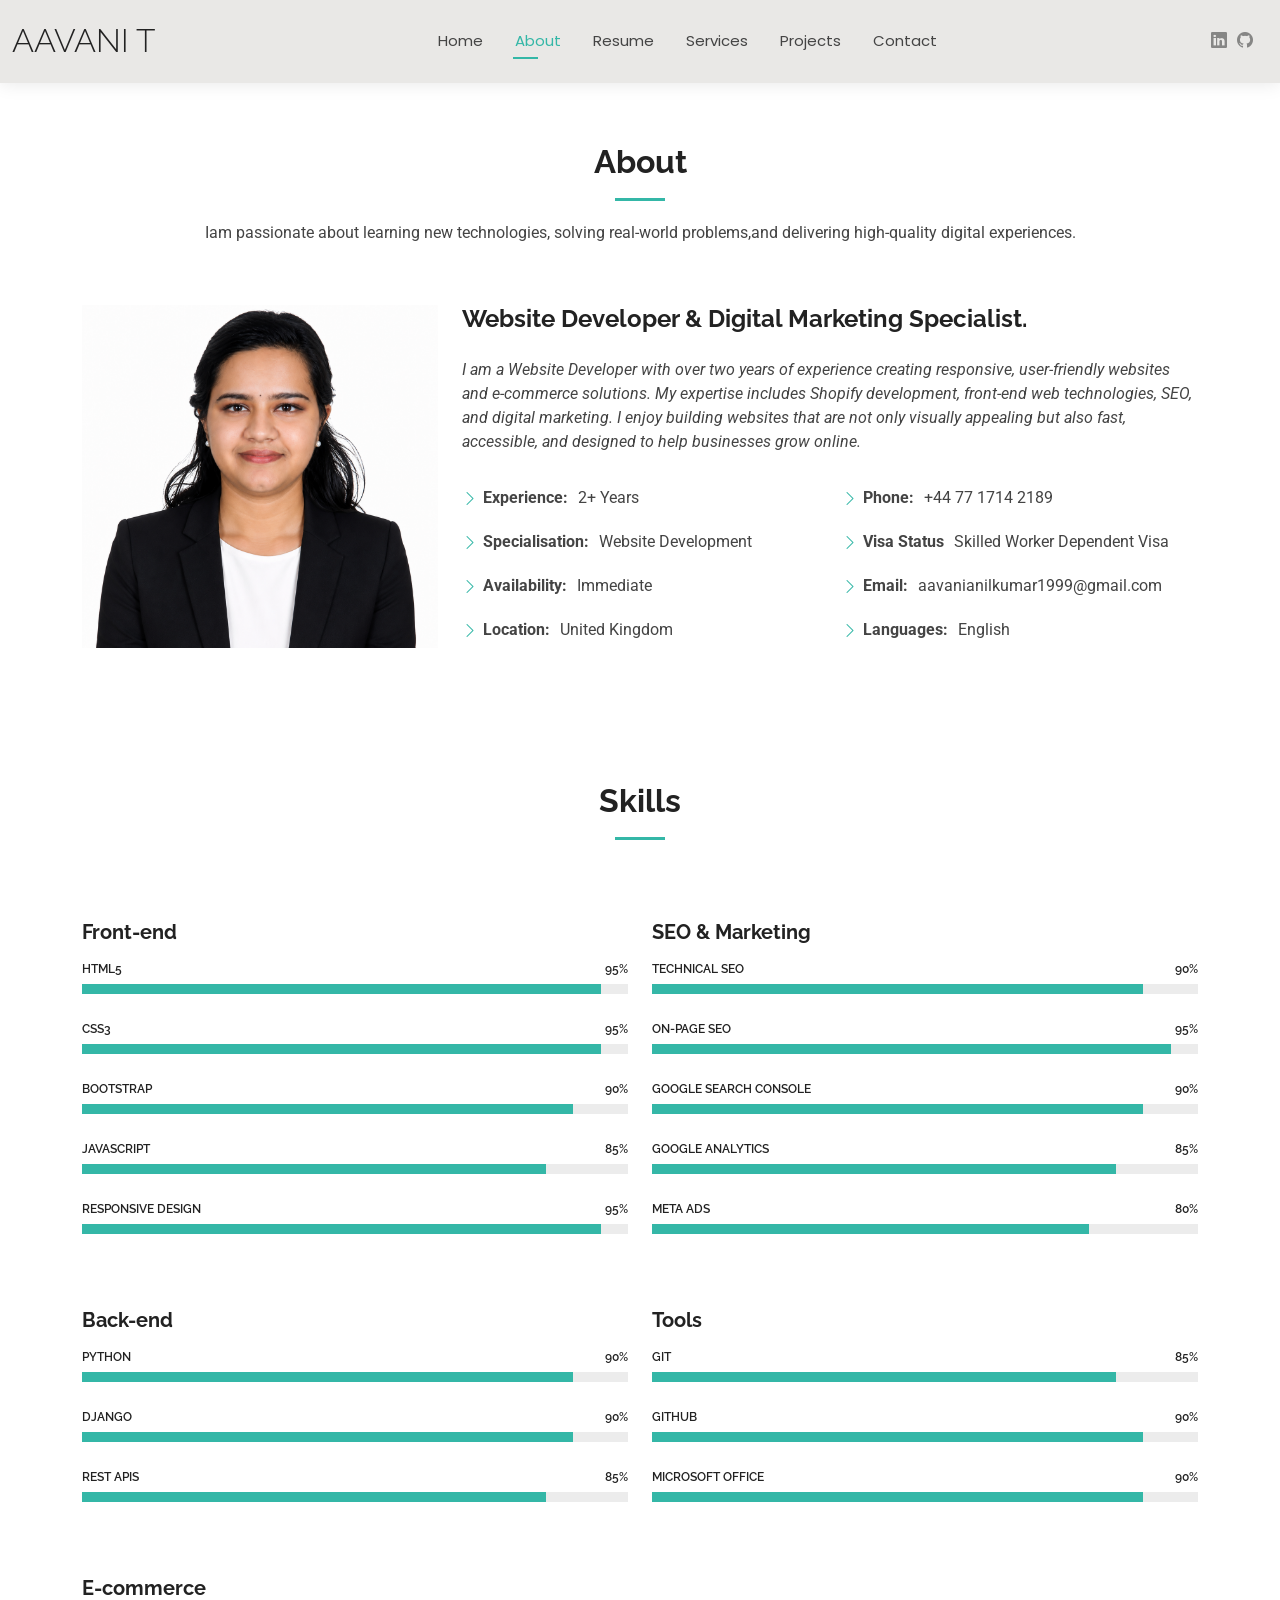
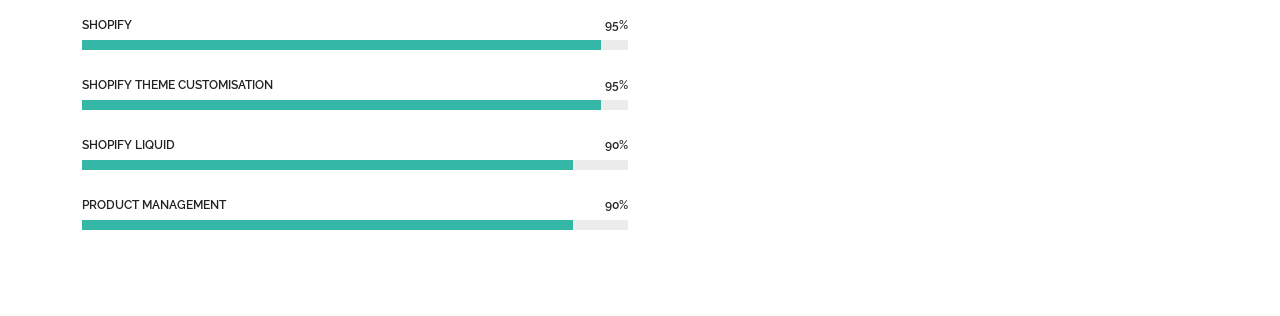
==== about.html @ 48efb981 "Portfolio Added" ====
<!DOCTYPE html>
<html lang="en">

<head>
  <meta charset="utf-8">
  <meta content="width=device-width, initial-scale=1.0" name="viewport">
  <title>Aavani Thekkummuri-Portfolio</title>
  <meta name="description" content="">
  <meta name="keywords" content="">

  <!-- Favicons -->
  <link href="assets/img/favicon.png" rel="icon">
  <link href="assets/img/apple-touch-icon.png" rel="apple-touch-icon">

  <!-- Fonts -->
  <link href="https://fonts.googleapis.com" rel="preconnect">
  <link href="https://fonts.gstatic.com" rel="preconnect" crossorigin>
  <link href="https://fonts.googleapis.com/css2?family=Roboto:ital,wght@0,100;0,300;0,400;0,500;0,700;0,900;1,100;1,300;1,400;1,500;1,700;1,900&family=Poppins:ital,wght@0,100;0,200;0,300;0,400;0,500;0,600;0,700;0,800;0,900;1,100;1,200;1,300;1,400;1,500;1,600;1,700;1,800;1,900&family=Raleway:ital,wght@0,100;0,200;0,300;0,400;0,500;0,600;0,700;0,800;0,900;1,100;1,200;1,300;1,400;1,500;1,600;1,700;1,800;1,900&display=swap" rel="stylesheet">

  <!-- Vendor CSS Files -->
  <link href="assets/vendor/bootstrap/css/bootstrap.min.css" rel="stylesheet">
  <link href="assets/vendor/bootstrap-icons/bootstrap-icons.css" rel="stylesheet">
  <link href="assets/vendor/aos/aos.css" rel="stylesheet">
  <link href="assets/vendor/swiper/swiper-bundle.min.css" rel="stylesheet">
  <link href="assets/vendor/glightbox/css/glightbox.min.css" rel="stylesheet">

  <!-- Main CSS File -->
  <link href="assets/css/main.css" rel="stylesheet">


</head>

<body class="about-page">

  <header id="header" class="header d-flex align-items-center light-background sticky-top">
    <div class="container-fluid position-relative d-flex align-items-center justify-content-between">

      <a href="index.html" class="logo d-flex align-items-center me-auto me-xl-0">
        <!-- Uncomment the line below if you also wish to use an image logo -->
        <!-- <img src="assets/img/logo.png" alt=""> -->
        <h1 class="sitename">Aavani T</h1>
      </a>

      <nav id="navmenu" class="navmenu">
        <ul>
          <li><a href="index.html">Home</a></li>
          <li><a href="about.html" class="active">About</a></li>
          <li><a href="resume.html">Resume</a></li>
          <li><a href="services.html">Services</a></li>
          <li><a href="project.html">Projects</a></li>
          <li><a href="contact.html">Contact</a></li>
        </ul>
        <i class="mobile-nav-toggle d-xl-none bi bi-list"></i>
      </nav>

      <div class="header-social-links">
        <a href="https://www.linkedin.com/in/aavani-t/" class="linkedin"><i class="bi bi-linkedin"></i></a>
        <a href="https://github.com/AavaniAnilkumar" class="github"><i class="bi bi-github"></i></a>
      </div>

    </div>
  </header>

  <main class="main">

    <!-- About Section -->
    <section id="about" class="about section">

      <!-- Section Title -->
      <div class="container section-title" data-aos="fade-up">
        <h2>About</h2>
        <p>
          Iam passionate about learning new technologies, solving real-world problems,and delivering high-quality digital experiences.
        </p>
      </div><!-- End Section Title -->

      <div class="container" data-aos="fade-up" data-aos-delay="100">

        <div class="row gy-4 justify-content-center">
          <div class="col-lg-4">
            <img src="assets/img/Aavani Profile.png" class="img-fluid" alt="">
          </div>
          <div class="col-lg-8 content">
            <h2>Website Developer &amp; Digital Marketing Specialist.</h2>
            <p class="fst-italic py-3">
              I am a Website Developer with over two years of experience creating responsive, user-friendly websites and e-commerce solutions. 
              My expertise includes Shopify development, front-end web technologies, SEO, and digital marketing. 
              I enjoy building websites that are not only visually appealing but also fast, accessible, and designed to help businesses grow online.
            </p>
            <div class="row">
              <div class="col-lg-6">
                <ul>
                  <li><i class="bi bi-chevron-right"></i> <strong>Experience:</strong> <span>2+ Years</span></li>
                  <li><i class="bi bi-chevron-right"></i> <strong>Specialisation:</strong> <span>Website Development</span></li>
                  <li><i class="bi bi-chevron-right"></i> <strong>Availability:</strong> <span>Immediate</span></li>
                  <li><i class="bi bi-chevron-right"></i> <strong>Location:</strong> <span>United Kingdom</span></li>
                </ul>
              </div>
              <div class="col-lg-6">
                <ul>
                  <li><i class="bi bi-chevron-right"></i> <strong>Phone:</strong> <span>+44 77 1714 2189</span></li>
                  <li><i class="bi bi-chevron-right"></i> <strong>Visa Status</strong> <span>Skilled Worker Dependent Visa</span></li>
                  <li><i class="bi bi-chevron-right"></i> <strong>Email:</strong> <span>aavanianilkumar1999@gmail.com</span></li>
                  <li><i class="bi bi-chevron-right"></i> <strong>Languages:</strong> <span>English</span></li>
                </ul>
              </div>
            </div>
            <!-- <p class="py-3">
              Officiis eligendi itaque labore et dolorum mollitia officiis optio vero. Quisquam sunt adipisci omnis et ut. Nulla accusantium dolor incidunt officia tempore. Et eius omnis.
              Cupiditate ut dicta maxime officiis quidem quia. Sed et consectetur qui quia repellendus itaque neque.
            </p> -->
          </div>
        </div>

      </div>

    </section><!-- /About Section -->

    <!-- Skills Section -->
    <section id="skills" class="skills section">

  <!-- Section Title -->
  <div class="container section-title" data-aos="fade-up">
    <h2>Skills</h2>
  </div>

  <div class="container" data-aos="fade-up" data-aos-delay="100">

    <div class="row skills-content skills-animation">

      <!-- Left Column -->
      <div class="col-lg-6">

        <h5 class="mb-3"><strong>Front-end</strong></h5>

        <div class="progress">
          <span class="skill"><span>HTML5</span><i class="val">95%</i></span>
          <div class="progress-bar-wrap">
            <div class="progress-bar" role="progressbar" aria-valuenow="95" aria-valuemin="0" aria-valuemax="100"></div>
          </div>
        </div>

        <div class="progress">
          <span class="skill"><span>CSS3</span><i class="val">95%</i></span>
          <div class="progress-bar-wrap">
            <div class="progress-bar" role="progressbar" aria-valuenow="95" aria-valuemin="0" aria-valuemax="100"></div>
          </div>
        </div>

        <div class="progress">
          <span class="skill"><span>Bootstrap</span><i class="val">90%</i></span>
          <div class="progress-bar-wrap">
            <div class="progress-bar" role="progressbar" aria-valuenow="90" aria-valuemin="0" aria-valuemax="100"></div>
          </div>
        </div>

        <div class="progress">
          <span class="skill"><span>JavaScript</span><i class="val">85%</i></span>
          <div class="progress-bar-wrap">
            <div class="progress-bar" role="progressbar" aria-valuenow="85" aria-valuemin="0" aria-valuemax="100"></div>
          </div>
        </div>

        <div class="progress">
          <span class="skill"><span>Responsive Design</span><i class="val">95%</i></span>
          <div class="progress-bar-wrap">
            <div class="progress-bar" role="progressbar" aria-valuenow="95" aria-valuemin="0" aria-valuemax="100"></div>
          </div>
        </div>

        <h5 class="mt-5 mb-3"><strong>Back-end</strong></h5>

        <div class="progress">
          <span class="skill"><span>Python</span><i class="val">90%</i></span>
          <div class="progress-bar-wrap">
            <div class="progress-bar" role="progressbar" aria-valuenow="90"></div>
          </div>
        </div>

        <div class="progress">
          <span class="skill"><span>Django</span><i class="val">90%</i></span>
          <div class="progress-bar-wrap">
            <div class="progress-bar" role="progressbar" aria-valuenow="90"></div>
          </div>
        </div>

        <div class="progress">
          <span class="skill"><span>REST APIs</span><i class="val">85%</i></span>
          <div class="progress-bar-wrap">
            <div class="progress-bar" role="progressbar" aria-valuenow="85"></div>
          </div>
        </div>

        <h5 class="mt-5 mb-3"><strong>E-commerce</strong></h5>

        <div class="progress">
          <span class="skill"><span>Shopify</span><i class="val">95%</i></span>
          <div class="progress-bar-wrap">
            <div class="progress-bar" role="progressbar" aria-valuenow="95"></div>
          </div>
        </div>

        <div class="progress">
          <span class="skill"><span>Shopify Theme Customisation</span><i class="val">95%</i></span>
          <div class="progress-bar-wrap">
            <div class="progress-bar" role="progressbar" aria-valuenow="95"></div>
          </div>
        </div>

        <div class="progress">
          <span class="skill"><span>Shopify Liquid</span><i class="val">90%</i></span>
          <div class="progress-bar-wrap">
            <div class="progress-bar" role="progressbar" aria-valuenow="90"></div>
          </div>
        </div>

        <div class="progress">
          <span class="skill"><span>Product Management</span><i class="val">90%</i></span>
          <div class="progress-bar-wrap">
            <div class="progress-bar" role="progressbar" aria-valuenow="90"></div>
          </div>
        </div>

      </div>

      <!-- Right Column -->
      <div class="col-lg-6">

        <h5 class="mb-3"><strong>SEO & Marketing</strong></h5>

        <div class="progress">
          <span class="skill"><span>Technical SEO</span><i class="val">90%</i></span>
          <div class="progress-bar-wrap">
            <div class="progress-bar" role="progressbar" aria-valuenow="90"></div>
          </div>
        </div>

        <div class="progress">
          <span class="skill"><span>On-page SEO</span><i class="val">95%</i></span>
          <div class="progress-bar-wrap">
            <div class="progress-bar" role="progressbar" aria-valuenow="95"></div>
          </div>
        </div>

        <div class="progress">
          <span class="skill"><span>Google Search Console</span><i class="val">90%</i></span>
          <div class="progress-bar-wrap">
            <div class="progress-bar" role="progressbar" aria-valuenow="90"></div>
          </div>
        </div>

        <div class="progress">
          <span class="skill"><span>Google Analytics</span><i class="val">85%</i></span>
          <div class="progress-bar-wrap">
            <div class="progress-bar" role="progressbar" aria-valuenow="85"></div>
          </div>
        </div>

        <div class="progress">
          <span class="skill"><span>Meta Ads</span><i class="val">80%</i></span>
          <div class="progress-bar-wrap">
            <div class="progress-bar" role="progressbar" aria-valuenow="80"></div>
          </div>
        </div>

        <!-- <div class="progress">
          <span class="skill"><span>Digital Marketing</span><i class="val">85%</i></span>
          <div class="progress-bar-wrap">
            <div class="progress-bar" role="progressbar" aria-valuenow="85"></div>
          </div>
        </div> -->

        <h5 class="mt-5 mb-3"><strong>Tools</strong></h5>

        <div class="progress">
          <span class="skill"><span>Git</span><i class="val">85%</i></span>
          <div class="progress-bar-wrap">
            <div class="progress-bar" role="progressbar" aria-valuenow="85"></div>
          </div>
        </div>

        <div class="progress">
          <span class="skill"><span>GitHub</span><i class="val">90%</i></span>
          <div class="progress-bar-wrap">
            <div class="progress-bar" role="progressbar" aria-valuenow="90"></div>
          </div>
        </div>

        <!-- <div class="progress">
          <span class="skill"><span>VS Code</span><i class="val">95%</i></span>
          <div class="progress-bar-wrap">
            <div class="progress-bar" role="progressbar" aria-valuenow="95"></div>
          </div>
        </div> -->

        <div class="progress">
          <span class="skill"><span>Microsoft Office</span><i class="val">90%</i></span>
          <div class="progress-bar-wrap">
            <div class="progress-bar" role="progressbar" aria-valuenow="90"></div>
          </div>
        </div>

        <!-- <div class="progress">
          <span class="skill"><span>Canva</span><i class="val">95%</i></span>
          <div class="progress-bar-wrap">
            <div class="progress-bar" role="progressbar" aria-valuenow="95"></div>
          </div>
        </div> -->

        <!-- <div class="progress">
          <span class="skill"><span>Figma (Basic)</span><i class="val">70%</i></span>
          <div class="progress-bar-wrap">
            <div class="progress-bar" role="progressbar" aria-valuenow="70"></div>
          </div>
        </div> -->

      </div>

    </div>

  </div>

</section>
    <!-- /Skills Section -->


  </main>



  <!-- Scroll Top -->
  <a href="#" id="scroll-top" class="scroll-top d-flex align-items-center justify-content-center"><i class="bi bi-arrow-up-short"></i></a>

  <!-- Preloader -->
  <div id="preloader"></div>

  <!-- Vendor JS Files -->
  <script src="assets/vendor/bootstrap/js/bootstrap.bundle.min.js"></script>
  <script src="assets/vendor/php-email-form/validate.js"></script>
  <script src="assets/vendor/aos/aos.js"></script>
  <script src="assets/vendor/waypoints/noframework.waypoints.js"></script>
  <script src="assets/vendor/purecounter/purecounter_vanilla.js"></script>
  <script src="assets/vendor/swiper/swiper-bundle.min.js"></script>
  <script src="assets/vendor/glightbox/js/glightbox.min.js"></script>
  <script src="assets/vendor/imagesloaded/imagesloaded.pkgd.min.js"></script>
  <script src="assets/vendor/isotope-layout/isotope.pkgd.min.js"></script>

  <!-- Main JS File -->
  <script src="assets/js/main.js"></script>

</body>

</html>
---- assets/css/main.css ----
/**
* Template Name: Kelly
* Template URL: https://bootstrapmade.com/kelly-free-bootstrap-cv-resume-html-template/
* Updated: Aug 07 2024 with Bootstrap v5.3.3
* Author: BootstrapMade.com
* License: https://bootstrapmade.com/license/
*/

/*--------------------------------------------------------------
# Font & Color Variables
# Help: https://bootstrapmade.com/color-system/
--------------------------------------------------------------*/
/* Fonts */
:root {
  --default-font: "Roboto",  system-ui, -apple-system, "Segoe UI", Roboto, "Helvetica Neue", Arial, "Noto Sans", "Liberation Sans", sans-serif, "Apple Color Emoji", "Segoe UI Emoji", "Segoe UI Symbol", "Noto Color Emoji";
  --heading-font: "Raleway",  sans-serif;
  --nav-font: "Poppins",  sans-serif;
}

/* Global Colors - The following color variables are used throughout the website. Updating them here will change the color scheme of the entire website */
:root { 
  --background-color: #ffffff; /* Background color for the entire website, including individual sections */
  --default-color: #444444; /* Default color used for the majority of the text content across the entire website */
  --heading-color: #222222; /* Color for headings, subheadings and title throughout the website */
  --accent-color: #34b7a7; /* Accent color that represents your brand on the website. It's used for buttons, links, and other elements that need to stand out */
  --surface-color: #ffffff; /* The surface color is used as a background of boxed elements within sections, such as cards, icon boxes, or other elements that require a visual separation from the global background. */
  --contrast-color: #ffffff; /* Contrast color for text, ensuring readability against backgrounds of accent, heading, or default colors. */
}

/* Nav Menu Colors - The following color variables are used specifically for the navigation menu. They are separate from the global colors to allow for more customization options */
:root {
  --nav-color: #444444;  /* The default color of the main navmenu links */
  --nav-hover-color: #34b7a7; /* Applied to main navmenu links when they are hovered over or active */
  --nav-mobile-background-color: #ffffff; /* Used as the background color for mobile navigation menu */
  --nav-dropdown-background-color: #ffffff; /* Used as the background color for dropdown items that appear when hovering over primary navigation items */
  --nav-dropdown-color: #444444; /* Used for navigation links of the dropdown items in the navigation menu. */
  --nav-dropdown-hover-color: #34b7a7; /* Similar to --nav-hover-color, this color is applied to dropdown navigation links when they are hovered over. */
}

/* Color Presets - These classes override global colors when applied to any section or element, providing reuse of the sam color scheme. */

.light-background {
  --background-color: #e9e8e6;
  --surface-color: #ffffff;
}

.dark-background {
  --background-color: #060606;
  --default-color: #ffffff;
  --heading-color: #ffffff;
  --surface-color: #252525;
  --contrast-color: #ffffff;
}

/* Smooth scroll */
:root {
  scroll-behavior: smooth;
}

/*--------------------------------------------------------------
# General Styling & Shared Classes
--------------------------------------------------------------*/
body {
  color: var(--default-color);
  background-color: var(--background-color);
  font-family: var(--default-font);
}

a {
  color: var(--accent-color);
  text-decoration: none;
  transition: 0.3s;
}

a:hover {
  color: color-mix(in srgb, var(--accent-color), transparent 25%);
  text-decoration: none;
}

h1,
h2,
h3,
h4,
h5,
h6 {
  color: var(--heading-color);
  font-family: var(--heading-font);
}

/* PHP Email Form Messages
------------------------------*/
.php-email-form .error-message {
  display: none;
  background: #df1529;
  color: #ffffff;
  text-align: left;
  padding: 15px;
  margin-bottom: 24px;
  font-weight: 600;
}

.php-email-form .sent-message {
  display: none;
  color: #ffffff;
  background: #059652;
  text-align: center;
  padding: 15px;
  margin-bottom: 24px;
  font-weight: 600;
}

.php-email-form .loading {
  display: none;
  background: var(--surface-color);
  text-align: center;
  padding: 15px;
  margin-bottom: 24px;
}

.php-email-form .loading:before {
  content: "";
  display: inline-block;
  border-radius: 50%;
  width: 24px;
  height: 24px;
  margin: 0 10px -6px 0;
  border: 3px solid var(--accent-color);
  border-top-color: var(--surface-color);
  animation: php-email-form-loading 1s linear infinite;
}

@keyframes php-email-form-loading {
  0% {
    transform: rotate(0deg);
  }

  100% {
    transform: rotate(360deg);
  }
}

/*--------------------------------------------------------------
# Global Header
--------------------------------------------------------------*/
.header {
  color: var(--default-color);
  background-color: var(--background-color);
  padding: 15px 0;
  transition: all 0.5s;
  z-index: 997;
  box-shadow: 0px 0 18px rgba(0, 0, 0, 0.1);
}

.header .logo {
  line-height: 1;
}

.header .logo img {
  max-height: 36px;
  margin-right: 8px;
}

.header .logo h1 {
  font-size: 32px;
  margin: 0;
  font-weight: 300;
  text-transform: uppercase;
  color: var(--heading-color);
}

.header .header-social-links {
  padding-right: 15px;
}

.header .header-social-links a {
  color: color-mix(in srgb, var(--default-color), transparent 40%);
  padding-left: 6px;
  display: inline-block;
  transition: 0.3s;
  font-size: 16px;
}

.header .header-social-links a:hover {
  color: var(--accent-color);
}

.header .header-social-links a i {
  line-height: 0px;
}

@media (max-width: 1200px) {
  .header .logo {
    order: 1;
  }

  .header .header-social-links {
    order: 2;
  }

  .header .navmenu {
    order: 3;
  }
}

/*--------------------------------------------------------------
# Navigation Menu
--------------------------------------------------------------*/
/* Desktop Navigation */
@media (min-width: 1200px) {
  .navmenu {
    padding: 0;
  }

  .navmenu ul {
    margin: 0;
    padding: 0;
    display: flex;
    list-style: none;
    align-items: center;
  }

  .navmenu li {
    position: relative;
  }

  .navmenu>ul>li {
    white-space: nowrap;
    padding: 15px 14px;
  }

  .navmenu>ul>li:last-child {
    padding-right: 0;
  }

  .navmenu a,
  .navmenu a:focus {
    color: var(--nav-color);
    font-size: 15px;
    padding: 0 2px;
    font-family: var(--nav-font);
    font-weight: 400;
    display: flex;
    align-items: center;
    justify-content: space-between;
    white-space: nowrap;
    transition: 0.3s;
    position: relative;
  }

  .navmenu a i,
  .navmenu a:focus i {
    font-size: 12px;
    line-height: 0;
    margin-left: 5px;
    transition: 0.3s;
  }

  .navmenu>ul>li>a:before {
    content: "";
    position: absolute;
    height: 2px;
    bottom: -6px;
    left: 0;
    background-color: var(--nav-hover-color);
    visibility: hidden;
    width: 0px;
    transition: all 0.3s ease-in-out 0s;
  }

  .navmenu a:hover:before,
  .navmenu li:hover>a:before,
  .navmenu .active:before {
    visibility: visible;
    width: 25px;
  }

  .navmenu li:hover>a,
  .navmenu .active,
  .navmenu .active:focus {
    color: var(--nav-hover-color);
  }

  .navmenu .dropdown ul {
    margin: 0;
    padding: 10px 0;
    background: var(--nav-dropdown-background-color);
    display: block;
    position: absolute;
    visibility: hidden;
    left: 14px;
    top: 130%;
    opacity: 0;
    transition: 0.3s;
    border-radius: 4px;
    z-index: 99;
    box-shadow: 0px 0px 30px rgba(0, 0, 0, 0.1);
  }

  .navmenu .dropdown ul li {
    min-width: 200px;
  }

  .navmenu .dropdown ul a {
    padding: 10px 20px;
    font-size: 15px;
    text-transform: none;
    color: var(--nav-dropdown-color);
  }

  .navmenu .dropdown ul a i {
    font-size: 12px;
  }

  .navmenu .dropdown ul a:hover,
  .navmenu .dropdown ul .active:hover,
  .navmenu .dropdown ul li:hover>a {
    color: var(--nav-dropdown-hover-color);
  }

  .navmenu .dropdown:hover>ul {
    opacity: 1;
    top: 100%;
    visibility: visible;
  }

  .navmenu .dropdown .dropdown ul {
    top: 0;
    left: -90%;
    visibility: hidden;
  }

  .navmenu .dropdown .dropdown:hover>ul {
    opacity: 1;
    top: 0;
    left: -100%;
    visibility: visible;
  }
}

/* Mobile Navigation */
@media (max-width: 1199px) {
  .mobile-nav-toggle {
    color: var(--nav-color);
    font-size: 28px;
    line-height: 0;
    margin-right: 10px;
    cursor: pointer;
    transition: color 0.3s;
  }

  .navmenu {
    padding: 0;
    z-index: 9997;
  }

  .navmenu ul {
    display: none;
    list-style: none;
    position: absolute;
    inset: 60px 20px 20px 20px;
    padding: 10px 0;
    margin: 0;
    border-radius: 6px;
    background-color: var(--nav-mobile-background-color);
    border: 1px solid color-mix(in srgb, var(--default-color), transparent 90%);
    box-shadow: none;
    overflow-y: auto;
    transition: 0.3s;
    z-index: 9998;
  }

  .navmenu a,
  .navmenu a:focus {
    color: var(--nav-dropdown-color);
    padding: 10px 20px;
    font-family: var(--nav-font);
    font-size: 17px;
    font-weight: 500;
    display: flex;
    align-items: center;
    justify-content: space-between;
    white-space: nowrap;
    transition: 0.3s;
  }

  .navmenu a i,
  .navmenu a:focus i {
    font-size: 12px;
    line-height: 0;
    margin-left: 5px;
    width: 30px;
    height: 30px;
    display: flex;
    align-items: center;
    justify-content: center;
    border-radius: 50%;
    transition: 0.3s;
    background-color: color-mix(in srgb, var(--accent-color), transparent 90%);
  }

  .navmenu a i:hover,
  .navmenu a:focus i:hover {
    background-color: var(--accent-color);
    color: var(--contrast-color);
  }

  .navmenu a:hover,
  .navmenu .active,
  .navmenu .active:focus {
    color: var(--nav-dropdown-hover-color);
  }

  .navmenu .active i,
  .navmenu .active:focus i {
    background-color: var(--accent-color);
    color: var(--contrast-color);
    transform: rotate(180deg);
  }

  .navmenu .dropdown ul {
    position: static;
    display: none;
    z-index: 99;
    padding: 10px 0;
    margin: 10px 20px;
    background-color: var(--nav-dropdown-background-color);
    transition: all 0.5s ease-in-out;
  }

  .navmenu .dropdown ul ul {
    background-color: rgba(33, 37, 41, 0.1);
  }

  .navmenu .dropdown>.dropdown-active {
    display: block;
    background-color: rgba(33, 37, 41, 0.03);
  }

  .mobile-nav-active {
    overflow: hidden;
  }

  .mobile-nav-active .mobile-nav-toggle {
    color: #fff;
    position: absolute;
    font-size: 32px;
    top: 15px;
    right: 15px;
    margin-right: 0;
    z-index: 9999;
  }

  .mobile-nav-active .navmenu {
    position: fixed;
    overflow: hidden;
    inset: 0;
    background: rgba(33, 37, 41, 0.8);
    transition: 0.3s;
  }

  .mobile-nav-active .navmenu>ul {
    display: block;
  }
}

/*--------------------------------------------------------------
# Global Footer
--------------------------------------------------------------*/
.footer {
  color: var(--default-color);
  background-color: var(--background-color);
  font-size: 14px;
  padding: 40px 0;
  position: relative;
}

.footer .copyright p {
  margin-bottom: 0;
}

.footer .social-links {
  margin-top: 20px;
}

.footer .social-links a {
  display: flex;
  align-items: center;
  justify-content: center;
  width: 40px;
  height: 40px;
  border-radius: 50%;
  border: 1px solid color-mix(in srgb, var(--default-color), transparent 50%);
  font-size: 16px;
  color: color-mix(in srgb, var(--default-color), transparent 50%);
  margin: 0 5px;
  transition: 0.3s;
}

.footer .social-links a:hover {
  color: var(--accent-color);
  border-color: var(--accent-color);
}

.footer .credits {
  margin-top: 10px;
  font-size: 13px;
  text-align: center;
}

/*--------------------------------------------------------------
# Preloader
--------------------------------------------------------------*/
#preloader {
  position: fixed;
  inset: 0;
  z-index: 9999;
  overflow: hidden;
  background-color: var(--background-color);
  transition: all 0.6s ease-out;
  width: 100%;
  height: 100vh;
}

#preloader:before,
#preloader:after {
  content: "";
  position: absolute;
  border: 4px solid var(--accent-color);
  border-radius: 50%;
  animation: animate-preloader 2s cubic-bezier(0, 0.2, 0.8, 1) infinite;
}

#preloader:after {
  animation-delay: -0.5s;
}

@keyframes animate-preloader {
  0% {
    width: 10px;
    height: 10px;
    top: calc(50% - 5px);
    left: calc(50% - 5px);
    opacity: 1;
  }

  100% {
    width: 72px;
    height: 72px;
    top: calc(50% - 36px);
    left: calc(50% - 36px);
    opacity: 0;
  }
}

/*--------------------------------------------------------------
# Scroll Top Button
--------------------------------------------------------------*/
.scroll-top {
  position: fixed;
  visibility: hidden;
  opacity: 0;
  right: 15px;
  bottom: -15px;
  z-index: 99999;
  background-color: var(--accent-color);
  width: 44px;
  height: 44px;
  border-radius: 50px;
  transition: all 0.4s;
}

.scroll-top i {
  font-size: 24px;
  color: var(--contrast-color);
  line-height: 0;
}

.scroll-top:hover {
  background-color: color-mix(in srgb, var(--accent-color), transparent 20%);
  color: var(--contrast-color);
}

.scroll-top.active {
  visibility: visible;
  opacity: 1;
  bottom: 15px;
}

/*--------------------------------------------------------------
# Disable aos animation delay on mobile devices
--------------------------------------------------------------*/
@media screen and (max-width: 768px) {
  [data-aos-delay] {
    transition-delay: 0 !important;
  }
}

/*--------------------------------------------------------------
# Global Page Titles & Breadcrumbs
--------------------------------------------------------------*/
.page-title {
  color: var(--default-color);
  background-color: var(--background-color);
  padding: 25px 0;
  position: relative;
  border-bottom: 1px solid color-mix(in srgb, var(--default-color), transparent 85%);
}

.page-title h1 {
  font-size: 24px;
  font-weight: 400;
}

.page-title .breadcrumbs ol {
  display: flex;
  flex-wrap: wrap;
  list-style: none;
  padding: 0;
  margin: 0;
  font-size: 14px;
  font-weight: 400;
}

.page-title .breadcrumbs ol li+li {
  padding-left: 10px;
}

.page-title .breadcrumbs ol li+li::before {
  content: "/";
  display: inline-block;
  padding-right: 10px;
  color: color-mix(in srgb, var(--default-color), transparent 70%);
}

/*--------------------------------------------------------------
# Global Sections
--------------------------------------------------------------*/
section,
.section {
  color: var(--default-color);
  background-color: var(--background-color);
  padding: 60px 0;
  scroll-margin-top: 100px;
  overflow: clip;
}

@media (max-width: 1199px) {

  section,
  .section {
    scroll-margin-top: 66px;
  }
}

/*--------------------------------------------------------------
# Global Section Titles
--------------------------------------------------------------*/
.section-title {
  text-align: center;
  padding-bottom: 60px;
  position: relative;
}

.section-title h2 {
  font-size: 32px;
  font-weight: 700;
  margin-bottom: 20px;
  padding-bottom: 20px;
  position: relative;
}

.section-title h2:after {
  content: "";
  position: absolute;
  display: block;
  width: 50px;
  height: 3px;
  background: var(--accent-color);
  left: 0;
  right: 0;
  bottom: 0;
  margin: auto;
}

.section-title p {
  margin-bottom: 0;
}

/*--------------------------------------------------------------
# Hero Section
--------------------------------------------------------------*/

.hero {
  width: 100%;
  min-height: calc(100vh - 82px);
  position: relative;
  display: flex;
  align-items: center;
  overflow: hidden;
}

.hero img {
  position: absolute;
  inset: 0;
  width: 100%;
  height: 100%;
  object-fit: cover;
  z-index: 1;
}

.hero .container {
  position: relative;
  z-index: 2;
}

.hero-content {
  text-align: left;
  max-width: 550px;
  padding-left: 40px;
}

.hero h2 {
  font-size: 64px;
  font-weight: 700;
  margin-bottom: 15px;
}

.hero p {
  font-size: 24px;
  line-height: 1.6;
  margin-bottom: 30px;
}

.hero .btn-get-started {
  display: inline-block;
  padding: 14px 38px;
  border-radius: 50px;
  background: var(--accent-color);
  color: #fff;
  text-decoration: none;
  font-weight: 600;
  transition: .3s;
}

.hero .btn-get-started:hover {
  background: color-mix(in srgb, var(--accent-color) 90%, white 20%);
}

/* Tablet */

@media (max-width:992px) {

  .hero-content {
    text-align: center;
    max-width: 100%;
    padding: 0 20px;
  }

  .hero h2 {
    font-size: 48px;
  }

  .hero p {
    font-size: 20px;
  }

}

/* Mobile */

@media (max-width:768px) {

  .hero img{
    object-position: right center;
  }

  .hero-content{
    text-align:center;
    padding:0 15px;
  }

  .hero h2{
    font-size:36px;
  }

  .hero p{
    font-size:18px;
  }

}

/*--------------------------------------------------------------
# About Section
--------------------------------------------------------------*/
.about .content h2 {
  font-weight: 700;
  font-size: 24px;
}

.about .content ul {
  list-style: none;
  padding: 0;
}

.about .content ul li {
  margin-bottom: 20px;
  display: flex;
  align-items: center;
}

.about .content ul strong {
  margin-right: 10px;
}

.about .content ul i {
  font-size: 16px;
  margin-right: 5px;
  color: var(--accent-color);
  line-height: 0;
}

/*--------------------------------------------------------------
# Skills Section
--------------------------------------------------------------*/
.skills .progress {
  height: 60px;
  display: block;
  background: none;
  border-radius: 0;
}

.skills .progress .skill {
  color: var(--heading-color);
  padding: 0;
  margin: 0 0 6px 0;
  text-transform: uppercase;
  display: block;
  font-weight: 600;
  font-family: var(--heading-font);
}

.skills .progress .skill .val {
  float: right;
  font-style: normal;
}

.skills .progress-bar-wrap {
  background: color-mix(in srgb, var(--default-color), transparent 90%);
  height: 10px;
}

.skills .progress-bar {
  width: 1px;
  height: 10px;
  transition: 0.9s;
  background-color: var(--accent-color);
}

/*--------------------------------------------------------------
# Stats Section
--------------------------------------------------------------*/
.stats .stats-item {
  padding: 30px;
  width: 100%;
}

.stats .stats-item span {
  color: var(--heading-color);
  font-size: 48px;
  display: block;
  font-weight: 700;
  margin-bottom: 20px;
  padding-bottom: 20px;
  position: relative;
}

.stats .stats-item span:after {
  content: "";
  position: absolute;
  display: block;
  width: 25px;
  height: 3px;
  background: var(--accent-color);
  left: 0;
  right: 0;
  bottom: 0;
  margin: auto;
}

.stats .stats-item p {
  color: color-mix(in srgb, var(--default-color), transparent 40%);
  padding: 0;
  margin: 0;
  font-family: var(--heading-font);
  font-weight: 500;
}

/*--------------------------------------------------------------
# Testimonials Section
--------------------------------------------------------------*/
.testimonials .section-header {
  margin-bottom: 40px;
}

.testimonials .testimonials-carousel,
.testimonials .testimonials-slider {
  overflow: hidden;
}

.testimonials .testimonial-item {
  text-align: center;
}

.testimonials .testimonial-item .testimonial-img {
  width: 120px;
  border-radius: 50%;
  border: 4px solid var(--background-color);
  margin: 0 auto;
}

.testimonials .testimonial-item h3 {
  font-size: 20px;
  font-weight: bold;
  margin: 10px 0 5px 0;
}

.testimonials .testimonial-item h4 {
  font-size: 14px;
  color: color-mix(in srgb, var(--default-color), transparent 40%);
  margin: 0 0 15px 0;
}

.testimonials .testimonial-item .stars {
  margin-bottom: 15px;
}

.testimonials .testimonial-item .stars i {
  color: #ffc107;
  margin: 0 1px;
}

.testimonials .testimonial-item .quote-icon-left,
.testimonials .testimonial-item .quote-icon-right {
  color: color-mix(in srgb, var(--accent-color), transparent 50%);
  font-size: 26px;
  line-height: 0;
}

.testimonials .testimonial-item .quote-icon-left {
  display: inline-block;
  left: -5px;
  position: relative;
}

.testimonials .testimonial-item .quote-icon-right {
  display: inline-block;
  right: -5px;
  position: relative;
  top: 10px;
  transform: scale(-1, -1);
}

.testimonials .testimonial-item p {
  font-style: italic;
  margin: 0 auto 15px auto;
}

.testimonials .swiper-wrapper {
  height: auto;
}

.testimonials .swiper-pagination {
  margin-top: 20px;
  position: relative;
}

.testimonials .swiper-pagination .swiper-pagination-bullet {
  width: 12px;
  height: 12px;
  opacity: 1;
  background-color: color-mix(in srgb, var(--default-color), transparent 85%);
}

.testimonials .swiper-pagination .swiper-pagination-bullet-active {
  background-color: var(--accent-color);
}

@media (min-width: 992px) {
  .testimonials .testimonial-item p {
    width: 80%;
  }
}

/*--------------------------------------------------------------
# Resume Section
--------------------------------------------------------------*/
.resume .resume-title {
  color: var(--heading-color);
  font-size: 26px;
  font-weight: 700;
  margin-top: 20px;
  margin-bottom: 20px;
}

.resume .resume-item {
  padding: 0 0 20px 20px;
  margin-top: -2px;
  border-left: 2px solid var(--accent-color);
  position: relative;
}

.resume .resume-item h4 {
  line-height: 18px;
  font-size: 18px;
  font-weight: 600;
  text-transform: uppercase;
  color: color-mix(in srgb, var(--default-color), transparent 20%);
  margin-bottom: 10px;
}

.resume .resume-item h5 {
  font-size: 16px;
  padding: 5px 15px;
  display: inline-block;
  font-weight: 600;
  margin-bottom: 10px;
}

.resume .resume-item ul {
  padding-left: 20px;
}

.resume .resume-item ul li {
  padding-bottom: 10px;
}

.resume .resume-item:last-child {
  padding-bottom: 0;
}

.resume .resume-item::before {
  content: "";
  position: absolute;
  width: 16px;
  height: 16px;
  border-radius: 50px;
  left: -9px;
  top: 0;
  background: var(--background-color);
  border: 2px solid var(--accent-color);
}

/*--------------------------------------------------------------
# Services Section
--------------------------------------------------------------*/
.services .service-item {
  background-color: var(--surface-color);
  box-shadow: 0px 5px 90px 0px rgba(0, 0, 0, 0.1);
  height: 100%;
  padding: 60px 30px;
  text-align: center;
  transition: 0.3s;
  border-radius: 5px;
}

.services .service-item .icon {
  margin: 0 auto;
  width: 100px;
  height: 100px;
  display: flex;
  align-items: center;
  justify-content: center;
  transition: ease-in-out 0.3s;
  position: relative;
}

.services .service-item .icon i {
  font-size: 36px;
  transition: 0.5s;
  position: relative;
}

.services .service-item .icon svg {
  position: absolute;
  top: 0;
  left: 0;
}

.services .service-item .icon svg path {
  transition: 0.5s;
  fill: color-mix(in srgb, var(--default-color), transparent 95%);
}

.services .service-item h3 {
  font-weight: 700;
  margin: 10px 0 15px 0;
  font-size: 22px;
}

.services .service-item p {
  line-height: 24px;
  font-size: 14px;
  margin-bottom: 0;
}

.services .service-item:hover {
  box-shadow: 0px 5px 35px 0px rgba(0, 0, 0, 0.1);
}

.services .service-item.item-cyan i {
  color: #0dcaf0;
}

.services .service-item.item-cyan:hover .icon i {
  color: #fff;
}

.services .service-item.item-cyan:hover .icon path {
  fill: #0dcaf0;
}

.services .service-item.item-orange i {
  color: #fd7e14;
}

.services .service-item.item-orange:hover .icon i {
  color: #fff;
}

.services .service-item.item-orange:hover .icon path {
  fill: #fd7e14;
}

.services .service-item.item-teal i {
  color: #20c997;
}

.services .service-item.item-teal:hover .icon i {
  color: #fff;
}

.services .service-item.item-teal:hover .icon path {
  fill: #20c997;
}

.services .service-item.item-red i {
  color: #df1529;
}

.services .service-item.item-red:hover .icon i {
  color: #fff;
}

.services .service-item.item-red:hover .icon path {
  fill: #df1529;
}

.services .service-item.item-indigo i {
  color: #6610f2;
}

.services .service-item.item-indigo:hover .icon i {
  color: #fff;
}

.services .service-item.item-indigo:hover .icon path {
  fill: #6610f2;
}

.services .service-item.item-pink i {
  color: #f3268c;
}

.services .service-item.item-pink:hover .icon i {
  color: #fff;
}

.services .service-item.item-pink:hover .icon path {
  fill: #f3268c;
}



.service-image {
  width: 200px;
  height: 120px;
  object-fit: cover;
  border-radius: 50%;
  display: block;
  margin: 0 auto 20px;
}

/*--------------------------------------------------------------
# Portfolio Section
--------------------------------------------------------------*/
.portfolio .portfolio-filters {
  padding: 0;
  margin: 0 auto 20px auto;
  list-style: none;
  text-align: center;
}

.portfolio .portfolio-filters li {
  cursor: pointer;
  display: inline-block;
  padding: 8px 20px 10px 20px;
  margin: 0;
  font-size: 15px;
  font-weight: 500;
  line-height: 1;
  margin-bottom: 5px;
  border-radius: 50px;
  transition: all 0.3s ease-in-out;
  font-family: var(--heading-font);
}

.portfolio .portfolio-filters li:hover,
.portfolio .portfolio-filters li.filter-active {
  color: var(--contrast-color);
  background-color: var(--accent-color);
}

.portfolio .portfolio-filters li:first-child {
  margin-left: 0;
}

.portfolio .portfolio-filters li:last-child {
  margin-right: 0;
}

@media (max-width: 575px) {
  .portfolio .portfolio-filters li {
    font-size: 14px;
    margin: 0 0 10px 0;
  }
}

.portfolio .portfolio-item {
  position: relative;
  overflow: hidden;
}

.portfolio .portfolio-item .portfolio-info {
  opacity: 0;
  position: absolute;
  left: 12px;
  right: 12px;
  bottom: -100%;
  z-index: 3;
  transition: all ease-in-out 0.5s;
  background: color-mix(in srgb, var(--surface-color), transparent 10%);
  padding: 15px;
}

.portfolio .portfolio-item .portfolio-info h4 {
  font-size: 18px;
  font-weight: 600;
  padding-right: 50px;
}

.portfolio .portfolio-item .portfolio-info p {
  color: color-mix(in srgb, var(--default-color), transparent 30%);
  font-size: 14px;
  margin-bottom: 0;
  padding-right: 50px;
}

.portfolio .portfolio-item .portfolio-info .preview-link,
.portfolio .portfolio-item .portfolio-info .details-link {
  position: absolute;
  right: 50px;
  font-size: 24px;
  top: calc(50% - 14px);
  color: color-mix(in srgb, var(--default-color), transparent 30%);
  transition: 0.3s;
  line-height: 0;
}

.portfolio .portfolio-item .portfolio-info .preview-link:hover,
.portfolio .portfolio-item .portfolio-info .details-link:hover {
  color: var(--accent-color);
}

.portfolio .portfolio-item .portfolio-info .details-link {
  right: 14px;
  font-size: 28px;
}

.portfolio .portfolio-item:hover .portfolio-info {
  opacity: 1;
  bottom: 0;
}

/*--------------------------------------------------------------
# Portfolio Details Section
--------------------------------------------------------------*/
.portfolio-details .portfolio-details-slider img {
  width: 100%;
}

.portfolio-details .portfolio-details-slider .swiper-pagination {
  margin-top: 20px;
  position: relative;
}

.portfolio-details .portfolio-details-slider .swiper-pagination .swiper-pagination-bullet {
  width: 12px;
  height: 12px;
  background-color: color-mix(in srgb, var(--default-color), transparent 85%);
  opacity: 1;
}

.portfolio-details .portfolio-details-slider .swiper-pagination .swiper-pagination-bullet-active {
  background-color: var(--accent-color);
}

.portfolio-details .portfolio-info {
  background-color: var(--surface-color);
  padding: 30px;
  box-shadow: 0px 0 30px rgba(0, 0, 0, 0.1);
}

.portfolio-details .portfolio-info h3 {
  font-size: 22px;
  font-weight: 700;
  margin-bottom: 20px;
  padding-bottom: 20px;
  border-bottom: 1px solid color-mix(in srgb, var(--default-color), transparent 85%);
}

.portfolio-details .portfolio-info ul {
  list-style: none;
  padding: 0;
  font-size: 15px;
}

.portfolio-details .portfolio-info ul li+li {
  margin-top: 10px;
}

.portfolio-details .portfolio-description {
  padding-top: 30px;
}

.portfolio-details .portfolio-description h2 {
  font-size: 26px;
  font-weight: 700;
  margin-bottom: 20px;
}

.portfolio-details .portfolio-description p {
  padding: 0;
  color: color-mix(in srgb, var(--default-color), transparent 30%);
}

/*--------------------------------------------------------------
# Contact Section
--------------------------------------------------------------*/
.contact .info-wrap {
  background-color: var(--surface-color);
  box-shadow: 0px 0px 20px rgba(0, 0, 0, 0.1);
  padding: 30px;
}

@media (max-width: 575px) {
  .contact .info-wrap {
    padding: 20px;
  }
}

.contact .info-item {
  margin-bottom: 40px;
}

.contact .info-item i {
  font-size: 20px;
  color: var(--accent-color);
  background: color-mix(in srgb, var(--accent-color), transparent 92%);
  width: 44px;
  height: 44px;
  display: flex;
  justify-content: center;
  align-items: center;
  border-radius: 50px;
  transition: all 0.3s ease-in-out;
  margin-right: 15px;
}

.contact .info-item h3 {
  padding: 0;
  font-size: 18px;
  font-weight: 700;
  margin-bottom: 5px;
}

.contact .info-item p {
  padding: 0;
  margin-bottom: 0;
  font-size: 14px;
}

.contact .info-item:hover i {
  background: var(--accent-color);
  color: var(--contrast-color);
}

.contact .php-email-form {
  background-color: var(--surface-color);
  height: 100%;
  padding: 30px;
  box-shadow: 0px 0px 20px rgba(0, 0, 0, 0.1);
}

@media (max-width: 575px) {
  .contact .php-email-form {
    padding: 20px;
  }
}

.contact .php-email-form input[type=text],
.contact .php-email-form input[type=email],
.contact .php-email-form textarea {
  font-size: 14px;
  padding: 10px 15px;
  box-shadow: none;
  border-radius: 0;
  color: var(--default-color);
  background-color: var(--surface-color);
  border-color: color-mix(in srgb, var(--default-color), transparent 80%);
}

.contact .php-email-form input[type=text]:focus,
.contact .php-email-form input[type=email]:focus,
.contact .php-email-form textarea:focus {
  border-color: var(--accent-color);
}

.contact .php-email-form input[type=text]::placeholder,
.contact .php-email-form input[type=email]::placeholder,
.contact .php-email-form textarea::placeholder {
  color: color-mix(in srgb, var(--default-color), transparent 70%);
}

.contact .php-email-form button[type=submit] {
  color: var(--contrast-color);
  background: var(--accent-color);
  border: 0;
  padding: 10px 30px;
  transition: 0.4s;
  border-radius: 50px;
}

.contact .php-email-form button[type=submit]:hover {
  background: color-mix(in srgb, var(--accent-color), transparent 25%);
}

/*--------------------------------------------------------------
# Starter Section Section
--------------------------------------------------------------*/
.starter-section {
  /* Add your styles here */
}
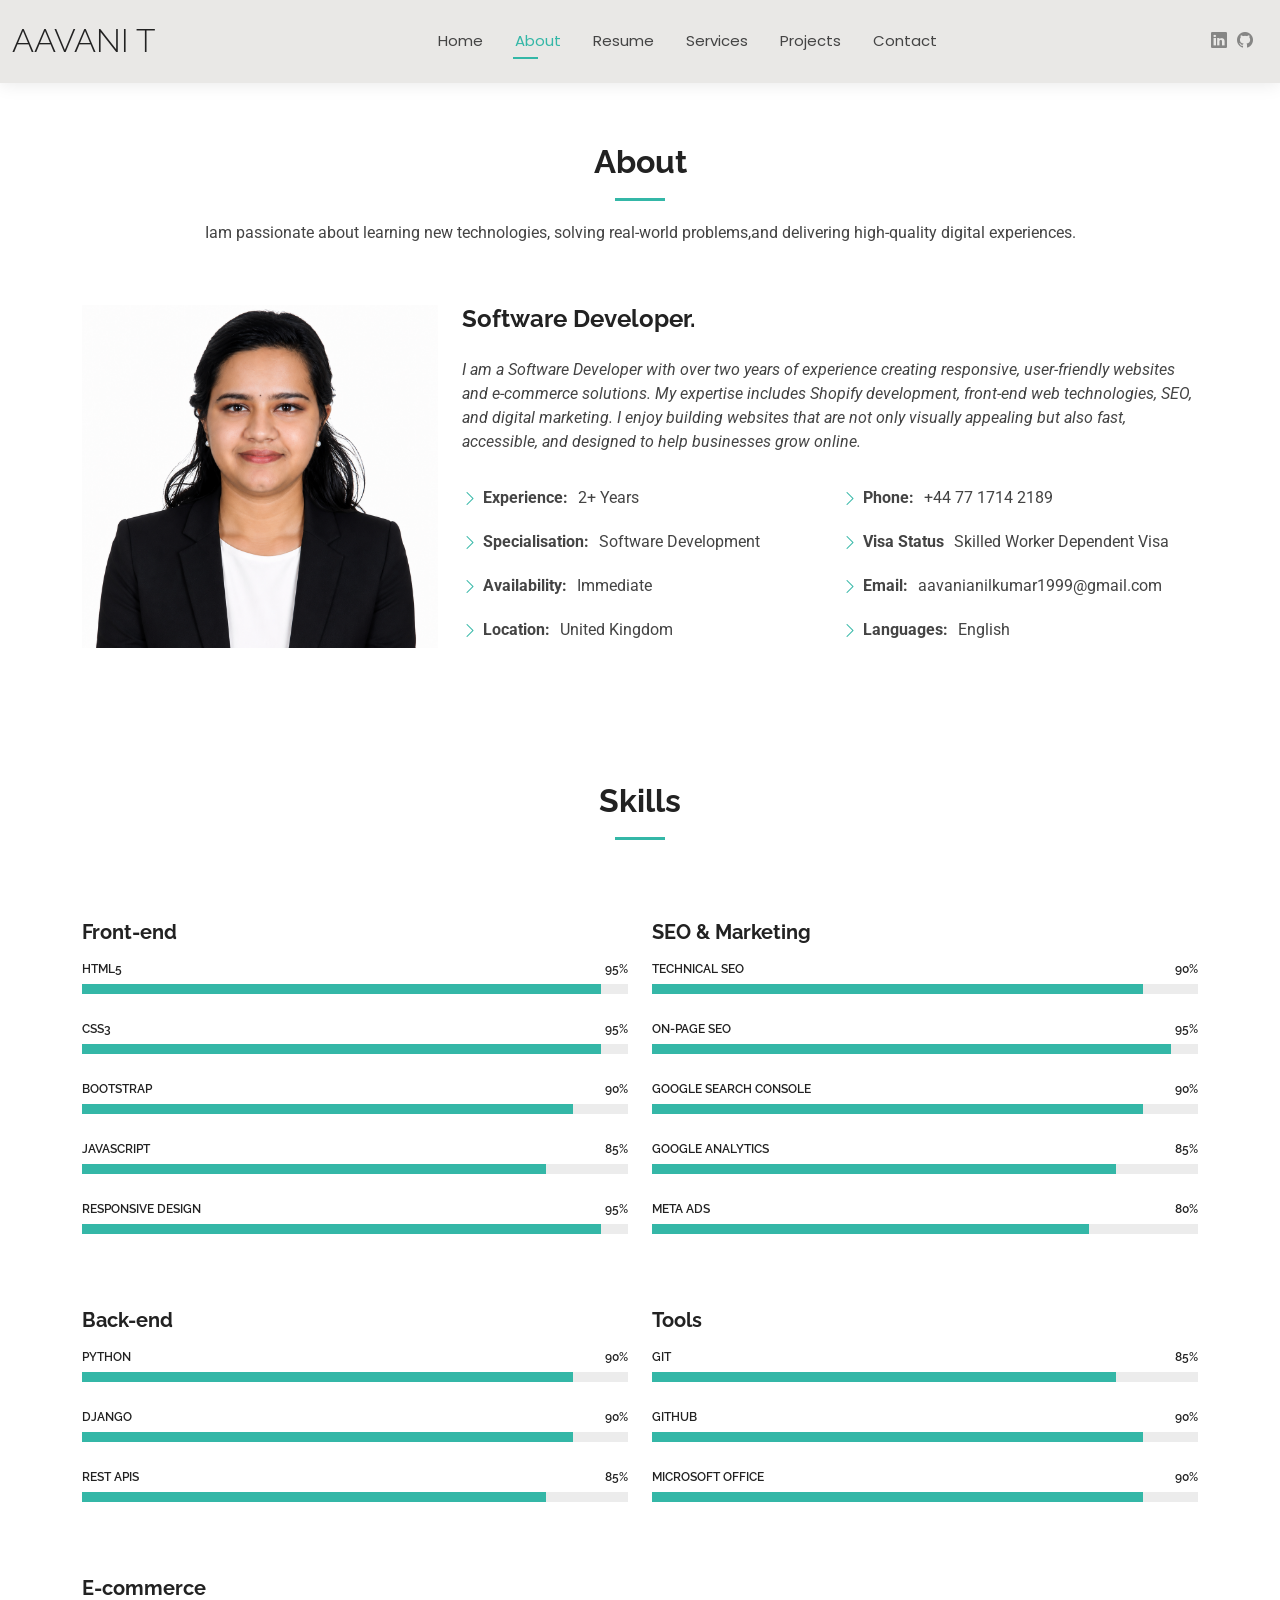
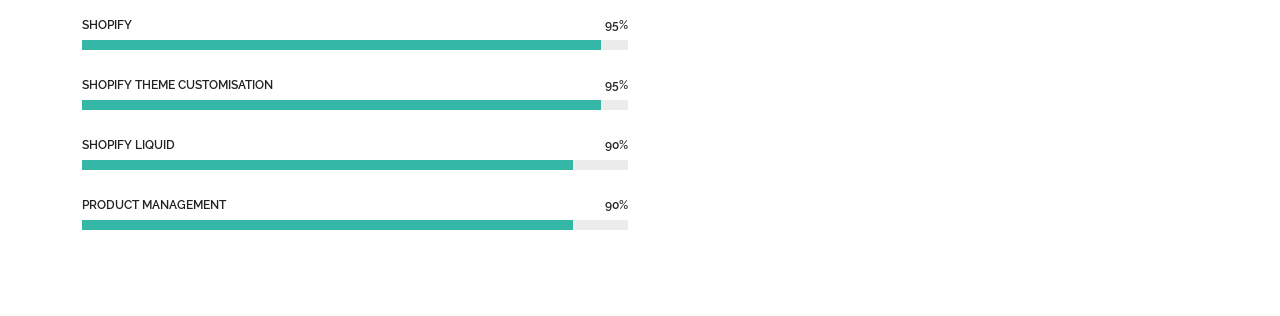
==== commit a86a977e: "Update about.html" ====
--- a/about.html
+++ b/about.html
@@ -9,7 +9,7 @@
   <meta name="keywords" content="">
 
   <!-- Favicons -->
-  <link href="assets/img/favicon.png" rel="icon">
+  <!-- <link href="assets/img/favicon.png" rel="icon"> -->
   <link href="assets/img/apple-touch-icon.png" rel="apple-touch-icon">
 
   <!-- Fonts -->
@@ -81,9 +81,9 @@
             <img src="assets/img/Aavani Profile.png" class="img-fluid" alt="">
           </div>
           <div class="col-lg-8 content">
-            <h2>Website Developer &amp; Digital Marketing Specialist.</h2>
+            <h2>Software Developer.</h2>
             <p class="fst-italic py-3">
-              I am a Website Developer with over two years of experience creating responsive, user-friendly websites and e-commerce solutions. 
+              I am a Software Developer with over two years of experience creating responsive, user-friendly websites and e-commerce solutions. 
               My expertise includes Shopify development, front-end web technologies, SEO, and digital marketing. 
               I enjoy building websites that are not only visually appealing but also fast, accessible, and designed to help businesses grow online.
             </p>
@@ -91,7 +91,7 @@
               <div class="col-lg-6">
                 <ul>
                   <li><i class="bi bi-chevron-right"></i> <strong>Experience:</strong> <span>2+ Years</span></li>
-                  <li><i class="bi bi-chevron-right"></i> <strong>Specialisation:</strong> <span>Website Development</span></li>
+                  <li><i class="bi bi-chevron-right"></i> <strong>Specialisation:</strong> <span>Software Development</span></li>
                   <li><i class="bi bi-chevron-right"></i> <strong>Availability:</strong> <span>Immediate</span></li>
                   <li><i class="bi bi-chevron-right"></i> <strong>Location:</strong> <span>United Kingdom</span></li>
                 </ul>
@@ -350,4 +350,4 @@
 
 </body>
 
-</html>+</html>
--- a/assets/css/main.css
+++ b/assets/css/main.css
@@ -690,105 +690,123 @@
 # Hero Section
 --------------------------------------------------------------*/
 
-.hero {
-  width: 100%;
-  min-height: calc(100vh - 82px);
-  position: relative;
-  display: flex;
-  align-items: center;
-  overflow: hidden;
-}
-
-.hero img {
-  position: absolute;
-  inset: 0;
-  width: 100%;
-  height: 100%;
-  object-fit: cover;
-  z-index: 1;
-}
-
-.hero .container {
-  position: relative;
-  z-index: 2;
-}
-
-.hero-content {
-  text-align: left;
-  max-width: 550px;
-  padding-left: 40px;
-}
-
-.hero h2 {
-  font-size: 64px;
-  font-weight: 700;
-  margin-bottom: 15px;
-}
-
-.hero p {
-  font-size: 24px;
-  line-height: 1.6;
-  margin-bottom: 30px;
-}
-
-.hero .btn-get-started {
-  display: inline-block;
-  padding: 14px 38px;
-  border-radius: 50px;
-  background: var(--accent-color);
-  color: #fff;
-  text-decoration: none;
-  font-weight: 600;
-  transition: .3s;
-}
-
-.hero .btn-get-started:hover {
-  background: color-mix(in srgb, var(--accent-color) 90%, white 20%);
+.hero{
+    min-height:calc(100vh - 82px);
+    display:flex;
+    align-items:center;
+    background:#fff;
+    overflow:hidden;
+}
+
+.hero-content{
+    text-align:left;
+}
+
+.hero-content h2{
+    font-size:64px;
+    font-weight:700;
+    margin-bottom:20px;
+}
+
+.hero-content p{
+    font-size:24px;
+    line-height:1.6;
+    margin-bottom:35px;
+}
+
+.hero-image{
+    display:flex;
+    justify-content:flex-end;
+    align-items:flex-end;
+}
+
+.hero-image img{
+    width:100%;
+    max-width:620px;
+    height:auto;
+}
+
+.hero .btn-get-started{
+    display:inline-block;
+    padding:14px 36px;
+    border-radius:50px;
+    background:var(--accent-color);
+    color:#fff;
+    text-decoration:none;
+    font-weight:600;
+    transition:.3s;
+}
+
+.hero .btn-get-started:hover{
+    background:color-mix(in srgb,var(--accent-color) 90%,white 20%);
 }
 
 /* Tablet */
 
-@media (max-width:992px) {
-
-  .hero-content {
-    text-align: center;
-    max-width: 100%;
-    padding: 0 20px;
-  }
-
-  .hero h2 {
-    font-size: 48px;
-  }
-
-  .hero p {
-    font-size: 20px;
-  }
+@media(max-width:992px){
+
+.hero{
+    padding:70px 0;
+}
+
+.hero-content{
+    text-align:left;
+}
+
+.hero-content h2{
+    font-size:46px;
+}
+
+.hero-content p{
+    font-size:20px;
+}
+
+.hero-image img{
+    max-width:450px;
+}
 
 }
 
 /* Mobile */
 
-@media (max-width:768px) {
-
-  .hero img{
-    object-position: right center;
-  }
-
-  .hero-content{
-    text-align:center;
-    padding:0 15px;
-  }
-
-  .hero h2{
-    font-size:36px;
-  }
-
-  .hero p{
-    font-size:18px;
-  }
-
-}
-
+@media(max-width:768px){
+
+.hero{
+    padding:40px 0;
+}
+
+.hero .row{
+    align-items:center;
+}
+
+.hero-content{
+    text-align:left;
+    margin-top:20px;
+}
+
+.hero-content h2{
+    font-size:34px;
+}
+
+.hero-content p{
+    font-size:17px;
+    line-height:1.5;
+}
+
+.hero-image{
+    justify-content:center;
+}
+
+.hero-image img{
+    max-width:320px;
+    width:100%;
+}
+
+.hero .btn-get-started{
+    padding:12px 26px;
+}
+
+}
 /*--------------------------------------------------------------
 # About Section
 --------------------------------------------------------------*/
